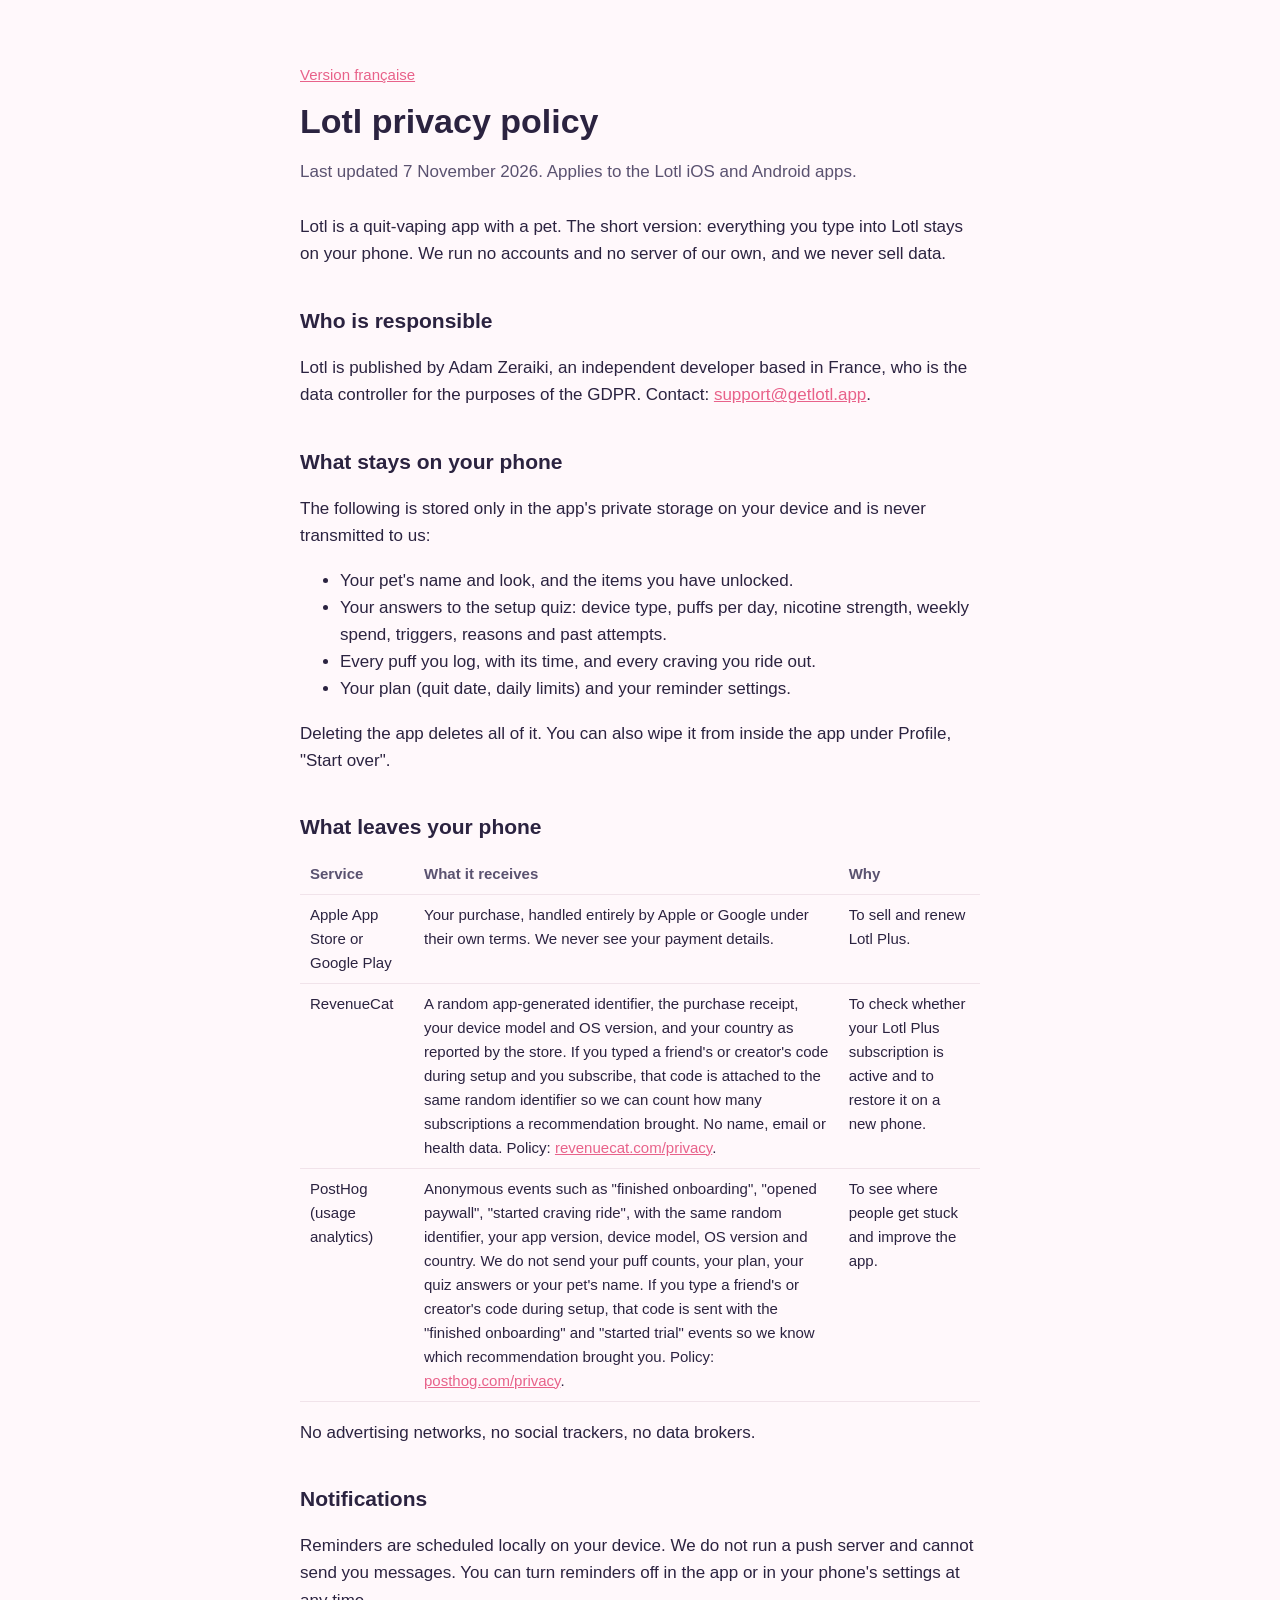
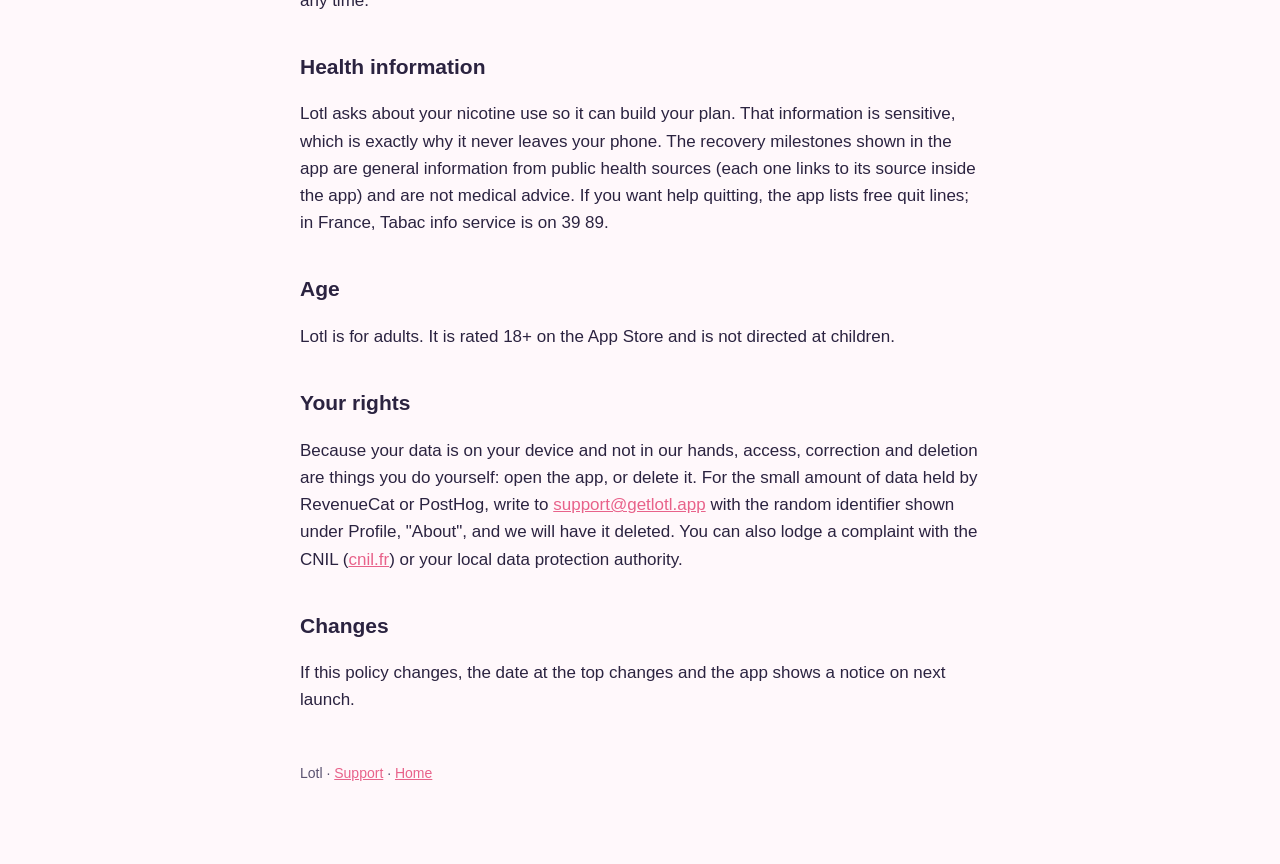
==== privacy.html @ adcc2e9e "Add site pages and custom domain" ====
<!doctype html>
<html lang="en">
<head>
<meta charset="utf-8">
<meta name="viewport" content="width=device-width, initial-scale=1">
<title>Lotl privacy policy</title>
<meta name="description" content="What Lotl stores, what leaves your phone, and your rights.">
<style>
  :root { --bg:#FFF8FB; --ink:#2B2340; --soft:#5A5270; --pink:#E8628A; --card:#FFFFFF; --line:#F1E3EA; }
  @media (prefers-color-scheme: dark) { :root { --bg:#17121F; --ink:#F4EEF6; --soft:#B9B0C6; --card:#211A2C; --line:#352B44; } }
  * { box-sizing: border-box; }
  body { margin:0; background:var(--bg); color:var(--ink); font: 17px/1.6 -apple-system, BlinkMacSystemFont, "Segoe UI", Roboto, sans-serif; }
  main { max-width: 720px; margin: 0 auto; padding: 48px 20px 80px; }
  h1 { font-size: 34px; line-height:1.15; margin: 0 0 6px; }
  h2 { font-size: 21px; margin: 36px 0 10px; }
  p, li { color: var(--ink); }
  .meta { color: var(--soft); margin-bottom: 28px; }
  .lang { font-size: 15px; color: var(--soft); }
  .lang a { color: var(--pink); }
  table { border-collapse: collapse; width:100%; font-size:15px; }
  td, th { text-align:left; vertical-align:top; padding: 8px 10px; border-bottom: 1px solid var(--line); }
  th { color: var(--soft); font-weight:600; }
  a { color: var(--pink); }
  footer { margin-top: 48px; color: var(--soft); font-size: 14px; }
</style>
</head>
<body>
<main>
  <p class="lang"><a href="/fr/privacy">Version française</a></p>
  <h1>Lotl privacy policy</h1>
  <p class="meta">Last updated 7 November 2026. Applies to the Lotl iOS and Android apps.</p>

  <p>Lotl is a quit-vaping app with a pet. The short version: everything you type into Lotl stays on your phone. We run no accounts and no server of our own, and we never sell data.</p>

  <h2>Who is responsible</h2>
  <p>Lotl is published by Adam Zeraiki, an independent developer based in France, who is the data controller for the purposes of the GDPR. Contact: <a href="mailto:support@getlotl.app">support@getlotl.app</a>.</p>

  <h2>What stays on your phone</h2>
  <p>The following is stored only in the app's private storage on your device and is never transmitted to us:</p>
  <ul>
    <li>Your pet's name and look, and the items you have unlocked.</li>
    <li>Your answers to the setup quiz: device type, puffs per day, nicotine strength, weekly spend, triggers, reasons and past attempts.</li>
    <li>Every puff you log, with its time, and every craving you ride out.</li>
    <li>Your plan (quit date, daily limits) and your reminder settings.</li>
  </ul>
  <p>Deleting the app deletes all of it. You can also wipe it from inside the app under Profile, "Start over".</p>

  <h2>What leaves your phone</h2>
  <table>
    <tr><th>Service</th><th>What it receives</th><th>Why</th></tr>
    <tr>
      <td>Apple App Store or Google Play</td>
      <td>Your purchase, handled entirely by Apple or Google under their own terms. We never see your payment details.</td>
      <td>To sell and renew Lotl Plus.</td>
    </tr>
    <tr>
      <td>RevenueCat</td>
      <td>A random app-generated identifier, the purchase receipt, your device model and OS version, and your country as reported by the store. If you typed a friend's or creator's code during setup and you subscribe, that code is attached to the same random identifier so we can count how many subscriptions a recommendation brought. No name, email or health data. Policy: <a href="https://www.revenuecat.com/privacy">revenuecat.com/privacy</a>.</td>
      <td>To check whether your Lotl Plus subscription is active and to restore it on a new phone.</td>
    </tr>
    <tr>
      <td>PostHog (usage analytics)</td>
      <td>Anonymous events such as "finished onboarding", "opened paywall", "started craving ride", with the same random identifier, your app version, device model, OS version and country. We do not send your puff counts, your plan, your quiz answers or your pet's name. If you type a friend's or creator's code during setup, that code is sent with the "finished onboarding" and "started trial" events so we know which recommendation brought you. Policy: <a href="https://posthog.com/privacy">posthog.com/privacy</a>.</td>
      <td>To see where people get stuck and improve the app.</td>
    </tr>
  </table>
  <p>No advertising networks, no social trackers, no data brokers.</p>

  <h2>Notifications</h2>
  <p>Reminders are scheduled locally on your device. We do not run a push server and cannot send you messages. You can turn reminders off in the app or in your phone's settings at any time.</p>

  <h2>Health information</h2>
  <p>Lotl asks about your nicotine use so it can build your plan. That information is sensitive, which is exactly why it never leaves your phone. The recovery milestones shown in the app are general information from public health sources (each one links to its source inside the app) and are not medical advice. If you want help quitting, the app lists free quit lines; in France, Tabac info service is on 39 89.</p>

  <h2>Age</h2>
  <p>Lotl is for adults. It is rated 18+ on the App Store and is not directed at children.</p>

  <h2>Your rights</h2>
  <p>Because your data is on your device and not in our hands, access, correction and deletion are things you do yourself: open the app, or delete it. For the small amount of data held by RevenueCat or PostHog, write to <a href="mailto:support@getlotl.app">support@getlotl.app</a> with the random identifier shown under Profile, "About", and we will have it deleted. You can also lodge a complaint with the CNIL (<a href="https://www.cnil.fr">cnil.fr</a>) or your local data protection authority.</p>

  <h2>Changes</h2>
  <p>If this policy changes, the date at the top changes and the app shows a notice on next launch.</p>

  <footer>Lotl · <a href="/support">Support</a> · <a href="/">Home</a></footer>
</main>
</body>
</html>
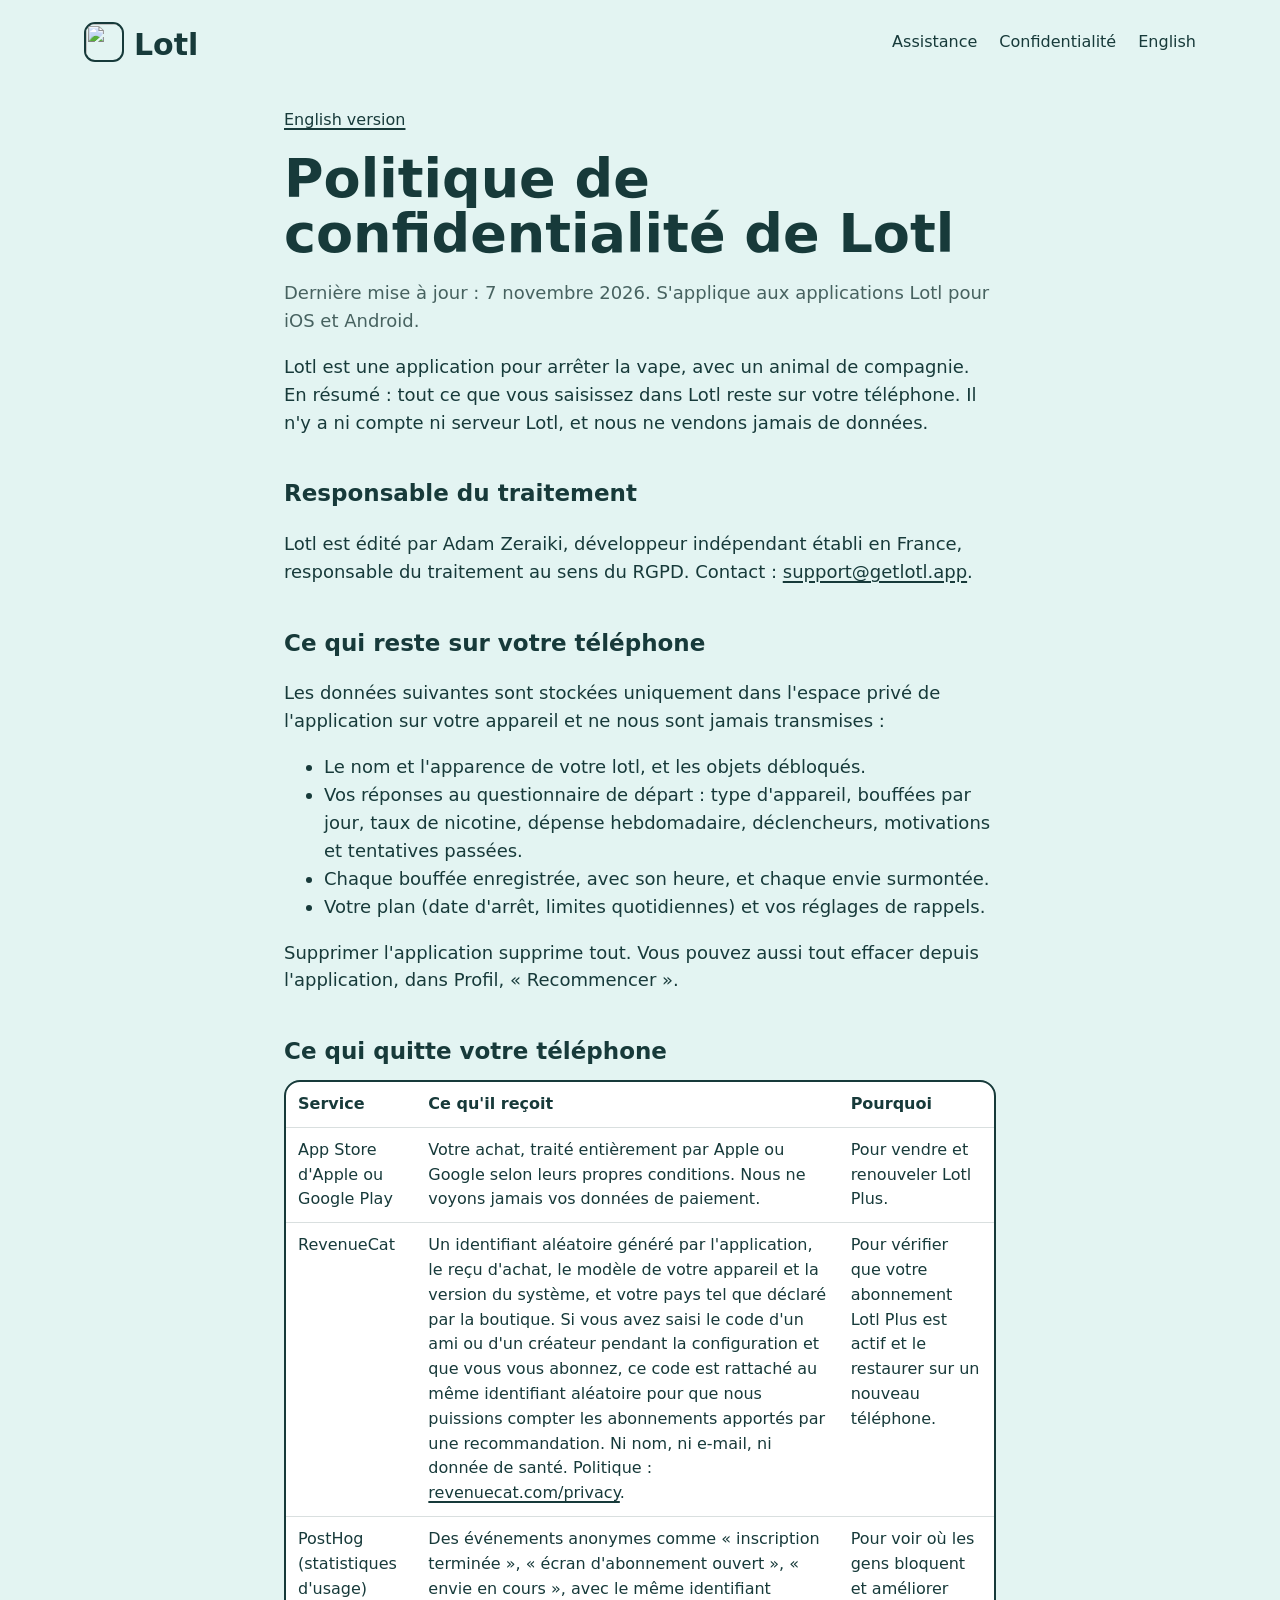
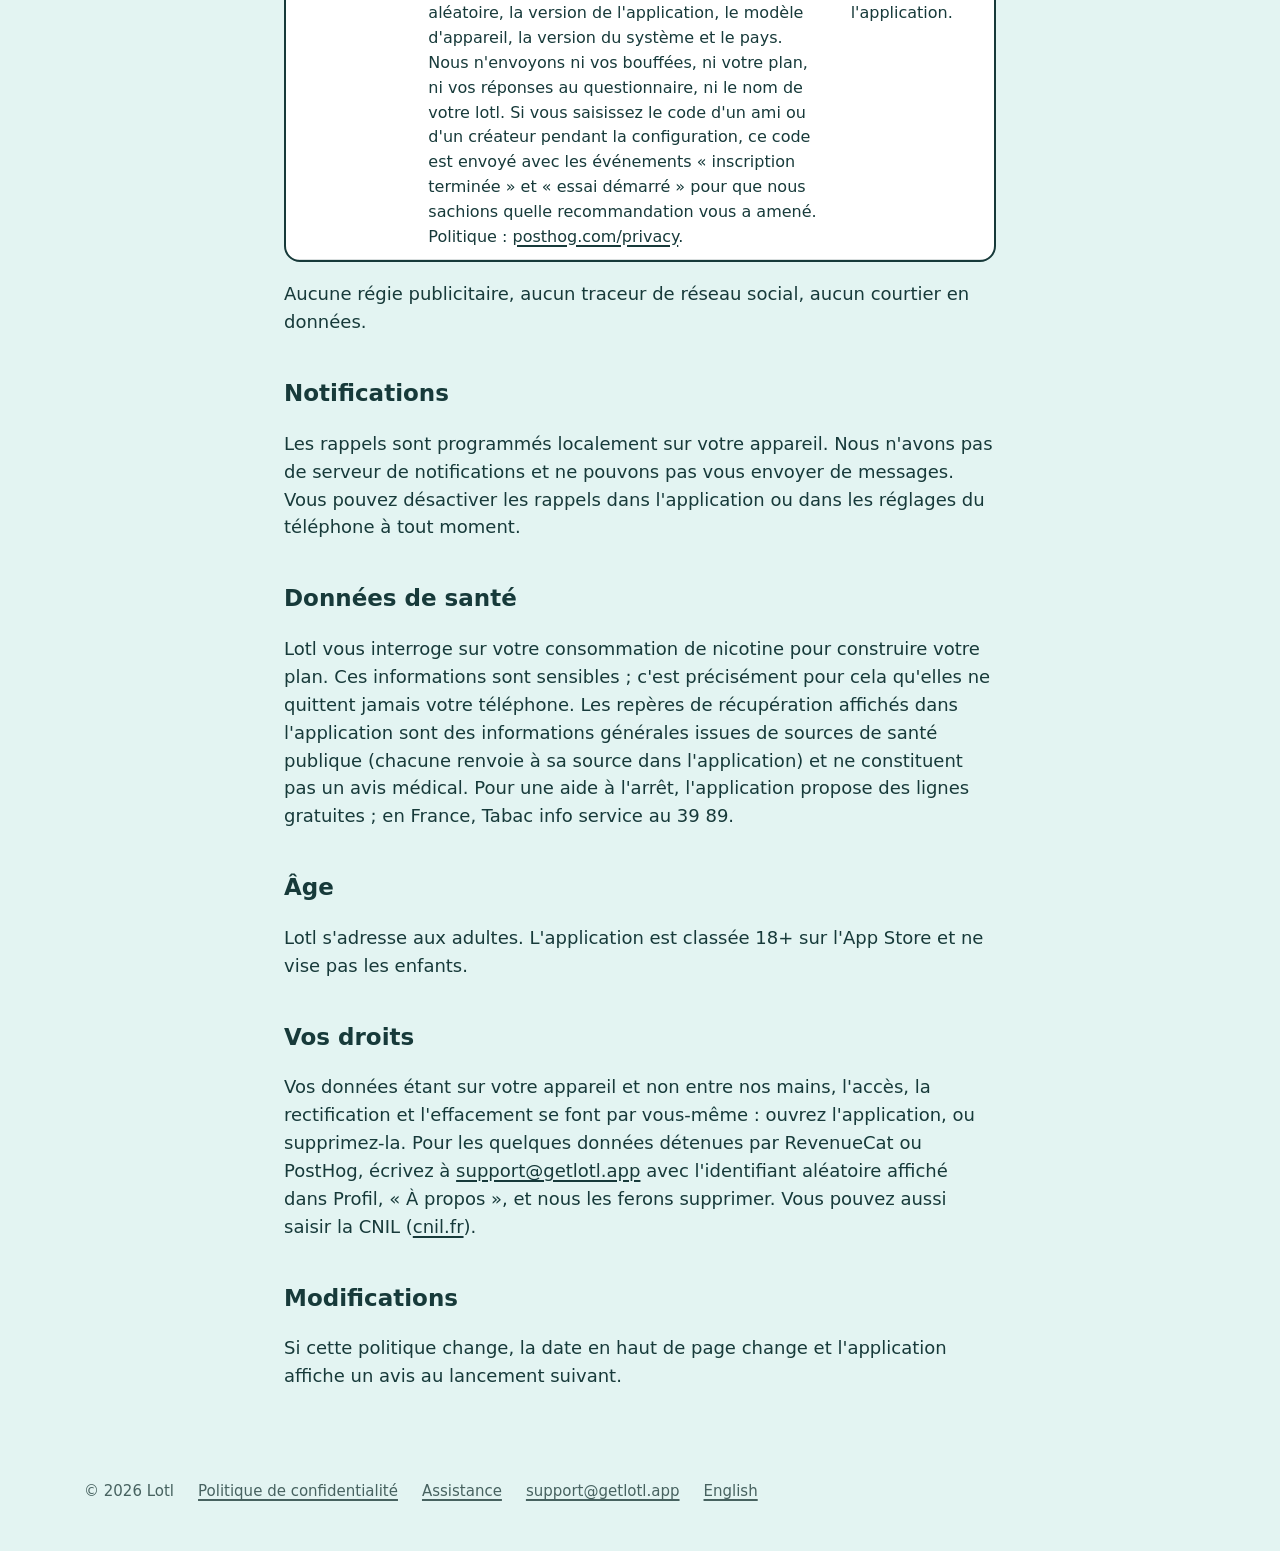
==== commit bc6377f0: "Redesign: live pond demo, French home, shared styles" ====
--- a/privacy.html
+++ b/privacy.html
@@ -1,87 +1,73 @@
 <!doctype html>
-<html lang="en">
+<html lang="fr">
 <head>
 <meta charset="utf-8">
 <meta name="viewport" content="width=device-width, initial-scale=1">
-<title>Lotl privacy policy</title>
-<meta name="description" content="What Lotl stores, what leaves your phone, and your rights.">
-<style>
-  :root { --bg:#FFF8FB; --ink:#2B2340; --soft:#5A5270; --pink:#E8628A; --card:#FFFFFF; --line:#F1E3EA; }
-  @media (prefers-color-scheme: dark) { :root { --bg:#17121F; --ink:#F4EEF6; --soft:#B9B0C6; --card:#211A2C; --line:#352B44; } }
-  * { box-sizing: border-box; }
-  body { margin:0; background:var(--bg); color:var(--ink); font: 17px/1.6 -apple-system, BlinkMacSystemFont, "Segoe UI", Roboto, sans-serif; }
-  main { max-width: 720px; margin: 0 auto; padding: 48px 20px 80px; }
-  h1 { font-size: 34px; line-height:1.15; margin: 0 0 6px; }
-  h2 { font-size: 21px; margin: 36px 0 10px; }
-  p, li { color: var(--ink); }
-  .meta { color: var(--soft); margin-bottom: 28px; }
-  .lang { font-size: 15px; color: var(--soft); }
-  .lang a { color: var(--pink); }
-  table { border-collapse: collapse; width:100%; font-size:15px; }
-  td, th { text-align:left; vertical-align:top; padding: 8px 10px; border-bottom: 1px solid var(--line); }
-  th { color: var(--soft); font-weight:600; }
-  a { color: var(--pink); }
-  footer { margin-top: 48px; color: var(--soft); font-size: 14px; }
-</style>
+<title>Politique de confidentialité de Lotl</title>
+<meta name="description" content="Ce que Lotl enregistre, ce qui quitte votre téléphone, et vos droits.">
+<link rel="icon" href="/favicon.png" type="image/png">
+<link rel="apple-touch-icon" href="/apple-touch-icon.png">
+<meta name="theme-color" content="#E3F4F2">
+<link rel="stylesheet" href="/site.css">
 </head>
 <body>
-<main>
-  <p class="lang"><a href="/fr/privacy">Version française</a></p>
-  <h1>Lotl privacy policy</h1>
-  <p class="meta">Last updated 7 November 2026. Applies to the Lotl iOS and Android apps.</p>
+<header class="top wrap"><a class="brand" href="/fr/" aria-label="Accueil Lotl"><img src="/img/icon-96.png" alt="" width="40" height="40"><span>Lotl</span></a><nav><a href="/fr/support">Assistance</a><a href="/fr/privacy" class="opt">Confidentialité</a><a href="/" lang="en" hreflang="en">English</a></nav></header>
+<main class="doc wrap">
+  <p class="lang"><a href="/privacy">English version</a></p>
+  <h1>Politique de confidentialité de Lotl</h1>
+  <p class="meta">Dernière mise à jour : 7 novembre 2026. S'applique aux applications Lotl pour iOS et Android.</p>
 
-  <p>Lotl is a quit-vaping app with a pet. The short version: everything you type into Lotl stays on your phone. We run no accounts and no server of our own, and we never sell data.</p>
+  <p>Lotl est une application pour arrêter la vape, avec un animal de compagnie. En résumé : tout ce que vous saisissez dans Lotl reste sur votre téléphone. Il n'y a ni compte ni serveur Lotl, et nous ne vendons jamais de données.</p>
 
-  <h2>Who is responsible</h2>
-  <p>Lotl is published by Adam Zeraiki, an independent developer based in France, who is the data controller for the purposes of the GDPR. Contact: <a href="mailto:support@getlotl.app">support@getlotl.app</a>.</p>
+  <h2>Responsable du traitement</h2>
+  <p>Lotl est édité par Adam Zeraiki, développeur indépendant établi en France, responsable du traitement au sens du RGPD. Contact : <a href="mailto:support@getlotl.app">support@getlotl.app</a>.</p>
 
-  <h2>What stays on your phone</h2>
-  <p>The following is stored only in the app's private storage on your device and is never transmitted to us:</p>
+  <h2>Ce qui reste sur votre téléphone</h2>
+  <p>Les données suivantes sont stockées uniquement dans l'espace privé de l'application sur votre appareil et ne nous sont jamais transmises :</p>
   <ul>
-    <li>Your pet's name and look, and the items you have unlocked.</li>
-    <li>Your answers to the setup quiz: device type, puffs per day, nicotine strength, weekly spend, triggers, reasons and past attempts.</li>
-    <li>Every puff you log, with its time, and every craving you ride out.</li>
-    <li>Your plan (quit date, daily limits) and your reminder settings.</li>
+    <li>Le nom et l'apparence de votre lotl, et les objets débloqués.</li>
+    <li>Vos réponses au questionnaire de départ : type d'appareil, bouffées par jour, taux de nicotine, dépense hebdomadaire, déclencheurs, motivations et tentatives passées.</li>
+    <li>Chaque bouffée enregistrée, avec son heure, et chaque envie surmontée.</li>
+    <li>Votre plan (date d'arrêt, limites quotidiennes) et vos réglages de rappels.</li>
   </ul>
-  <p>Deleting the app deletes all of it. You can also wipe it from inside the app under Profile, "Start over".</p>
+  <p>Supprimer l'application supprime tout. Vous pouvez aussi tout effacer depuis l'application, dans Profil, « Recommencer ».</p>
 
-  <h2>What leaves your phone</h2>
+  <h2>Ce qui quitte votre téléphone</h2>
   <table>
-    <tr><th>Service</th><th>What it receives</th><th>Why</th></tr>
+    <tr><th>Service</th><th>Ce qu'il reçoit</th><th>Pourquoi</th></tr>
     <tr>
-      <td>Apple App Store or Google Play</td>
-      <td>Your purchase, handled entirely by Apple or Google under their own terms. We never see your payment details.</td>
-      <td>To sell and renew Lotl Plus.</td>
+      <td>App Store d'Apple ou Google Play</td>
+      <td>Votre achat, traité entièrement par Apple ou Google selon leurs propres conditions. Nous ne voyons jamais vos données de paiement.</td>
+      <td>Pour vendre et renouveler Lotl Plus.</td>
     </tr>
     <tr>
       <td>RevenueCat</td>
-      <td>A random app-generated identifier, the purchase receipt, your device model and OS version, and your country as reported by the store. If you typed a friend's or creator's code during setup and you subscribe, that code is attached to the same random identifier so we can count how many subscriptions a recommendation brought. No name, email or health data. Policy: <a href="https://www.revenuecat.com/privacy">revenuecat.com/privacy</a>.</td>
-      <td>To check whether your Lotl Plus subscription is active and to restore it on a new phone.</td>
+      <td>Un identifiant aléatoire généré par l'application, le reçu d'achat, le modèle de votre appareil et la version du système, et votre pays tel que déclaré par la boutique. Si vous avez saisi le code d'un ami ou d'un créateur pendant la configuration et que vous vous abonnez, ce code est rattaché au même identifiant aléatoire pour que nous puissions compter les abonnements apportés par une recommandation. Ni nom, ni e-mail, ni donnée de santé. Politique : <a href="https://www.revenuecat.com/privacy">revenuecat.com/privacy</a>.</td>
+      <td>Pour vérifier que votre abonnement Lotl Plus est actif et le restaurer sur un nouveau téléphone.</td>
     </tr>
     <tr>
-      <td>PostHog (usage analytics)</td>
-      <td>Anonymous events such as "finished onboarding", "opened paywall", "started craving ride", with the same random identifier, your app version, device model, OS version and country. We do not send your puff counts, your plan, your quiz answers or your pet's name. If you type a friend's or creator's code during setup, that code is sent with the "finished onboarding" and "started trial" events so we know which recommendation brought you. Policy: <a href="https://posthog.com/privacy">posthog.com/privacy</a>.</td>
-      <td>To see where people get stuck and improve the app.</td>
+      <td>PostHog (statistiques d'usage)</td>
+      <td>Des événements anonymes comme « inscription terminée », « écran d'abonnement ouvert », « envie en cours », avec le même identifiant aléatoire, la version de l'application, le modèle d'appareil, la version du système et le pays. Nous n'envoyons ni vos bouffées, ni votre plan, ni vos réponses au questionnaire, ni le nom de votre lotl. Si vous saisissez le code d'un ami ou d'un créateur pendant la configuration, ce code est envoyé avec les événements « inscription terminée » et « essai démarré » pour que nous sachions quelle recommandation vous a amené. Politique : <a href="https://posthog.com/privacy">posthog.com/privacy</a>.</td>
+      <td>Pour voir où les gens bloquent et améliorer l'application.</td>
     </tr>
   </table>
-  <p>No advertising networks, no social trackers, no data brokers.</p>
+  <p>Aucune régie publicitaire, aucun traceur de réseau social, aucun courtier en données.</p>
 
   <h2>Notifications</h2>
-  <p>Reminders are scheduled locally on your device. We do not run a push server and cannot send you messages. You can turn reminders off in the app or in your phone's settings at any time.</p>
+  <p>Les rappels sont programmés localement sur votre appareil. Nous n'avons pas de serveur de notifications et ne pouvons pas vous envoyer de messages. Vous pouvez désactiver les rappels dans l'application ou dans les réglages du téléphone à tout moment.</p>
 
-  <h2>Health information</h2>
-  <p>Lotl asks about your nicotine use so it can build your plan. That information is sensitive, which is exactly why it never leaves your phone. The recovery milestones shown in the app are general information from public health sources (each one links to its source inside the app) and are not medical advice. If you want help quitting, the app lists free quit lines; in France, Tabac info service is on 39 89.</p>
+  <h2>Données de santé</h2>
+  <p>Lotl vous interroge sur votre consommation de nicotine pour construire votre plan. Ces informations sont sensibles ; c'est précisément pour cela qu'elles ne quittent jamais votre téléphone. Les repères de récupération affichés dans l'application sont des informations générales issues de sources de santé publique (chacune renvoie à sa source dans l'application) et ne constituent pas un avis médical. Pour une aide à l'arrêt, l'application propose des lignes gratuites ; en France, Tabac info service au 39 89.</p>
 
-  <h2>Age</h2>
-  <p>Lotl is for adults. It is rated 18+ on the App Store and is not directed at children.</p>
+  <h2>Âge</h2>
+  <p>Lotl s'adresse aux adultes. L'application est classée 18+ sur l'App Store et ne vise pas les enfants.</p>
 
-  <h2>Your rights</h2>
-  <p>Because your data is on your device and not in our hands, access, correction and deletion are things you do yourself: open the app, or delete it. For the small amount of data held by RevenueCat or PostHog, write to <a href="mailto:support@getlotl.app">support@getlotl.app</a> with the random identifier shown under Profile, "About", and we will have it deleted. You can also lodge a complaint with the CNIL (<a href="https://www.cnil.fr">cnil.fr</a>) or your local data protection authority.</p>
+  <h2>Vos droits</h2>
+  <p>Vos données étant sur votre appareil et non entre nos mains, l'accès, la rectification et l'effacement se font par vous-même : ouvrez l'application, ou supprimez-la. Pour les quelques données détenues par RevenueCat ou PostHog, écrivez à <a href="mailto:support@getlotl.app">support@getlotl.app</a> avec l'identifiant aléatoire affiché dans Profil, « À propos », et nous les ferons supprimer. Vous pouvez aussi saisir la CNIL (<a href="https://www.cnil.fr">cnil.fr</a>).</p>
 
-  <h2>Changes</h2>
-  <p>If this policy changes, the date at the top changes and the app shows a notice on next launch.</p>
-
-  <footer>Lotl · <a href="/support">Support</a> · <a href="/">Home</a></footer>
+  <h2>Modifications</h2>
+  <p>Si cette politique change, la date en haut de page change et l'application affiche un avis au lancement suivant.</p>
 </main>
+<footer class="foot wrap"><span>© 2026 Lotl</span><a href="/fr/privacy">Politique de confidentialité</a><a href="/fr/support">Assistance</a><a href="mailto:support@getlotl.app">support@getlotl.app</a><a href="/">English</a></footer>
 </body>
 </html>
--- a/site.css
+++ b/site.css
@@ -0,0 +1,153 @@
+/* Lotl site. Fonts are self-hosted (SIL Open Font License): Gluten for display, Figtree for text. */
+@font-face { font-family: "Gluten"; font-weight: 700; font-display: swap; src: url(/fonts/gluten-latin-700-normal.woff2) format("woff2"); }
+@font-face { font-family: "Figtree"; font-weight: 400; font-display: swap; src: url(/fonts/figtree-latin-400-normal.woff2) format("woff2"); }
+@font-face { font-family: "Figtree"; font-weight: 700; font-display: swap; src: url(/fonts/figtree-latin-700-normal.woff2) format("woff2"); }
+
+:root {
+  color-scheme: light;
+  --ink: #173A3A;        /* deep pond, all text and outlines */
+  --ink-soft: #476260;
+  --coral: #C93D64;      /* the gills, the one action colour */
+  --coral-press: #B1325A;
+  --teal: #2E8C8A;       /* focus and links on dark */
+  --paper: #FFFFFF;
+  --page: #E3F4F2;       /* clear water; the home page murks this as the pond does */
+  --line: rgba(23, 58, 58, 0.16);
+  --display: "Gluten", "Figtree", ui-rounded, system-ui, sans-serif;
+  --text: "Figtree", system-ui, -apple-system, "Segoe UI", sans-serif;
+}
+
+* { box-sizing: border-box; }
+html { -webkit-text-size-adjust: 100%; }
+body {
+  margin: 0; background: var(--page); color: var(--ink);
+  font: 18px/1.55 var(--text);
+  transition: background-color 600ms ease;
+}
+img { max-width: 100%; height: auto; display: block; }
+a { color: var(--ink); text-decoration-thickness: 2px; text-underline-offset: 3px; }
+a:hover { color: var(--coral); }
+:focus-visible { outline: 3px solid var(--teal); outline-offset: 3px; border-radius: 6px; }
+.sr { position: absolute; width: 1px; height: 1px; overflow: hidden; clip: rect(0 0 0 0); white-space: nowrap; }
+.wrap { max-width: 1160px; margin: 0 auto; padding: 0 24px; }
+
+/* Header and footer, shared by every page */
+.top { display: flex; align-items: center; justify-content: space-between; gap: 16px; padding-top: 22px; padding-bottom: 22px; }
+.brand { display: inline-flex; align-items: center; gap: 10px; text-decoration: none; }
+.brand img { width: 40px; height: 40px; border-radius: 11px; border: 2px solid var(--ink); }
+.brand span { font: 700 30px/1 var(--display); padding-top: 6px; }
+.top nav { display: flex; gap: 22px; font-size: 16px; }
+.top nav a { text-decoration: none; }
+.top nav a:hover { text-decoration: underline; }
+.foot { display: flex; flex-wrap: wrap; gap: 10px 24px; padding-top: 32px; padding-bottom: 48px; font-size: 15px; color: var(--ink-soft); }
+.foot a { color: var(--ink-soft); }
+
+/* Sticker objects: the outline and offset shadow echo the art's thick ink lines */
+.sticker { border: 3px solid var(--ink); border-radius: 28px; box-shadow: 8px 8px 0 var(--ink); overflow: hidden; background: var(--paper); }
+
+/* Home: hero */
+.hero { display: grid; grid-template-columns: 1fr 1fr; gap: 56px; align-items: center; padding-top: 24px; padding-bottom: 72px; }
+.hero h1 { font: 700 clamp(44px, 5.3vw, 68px)/1.0 var(--display); letter-spacing: -0.01em; margin: 0 0 22px; }
+.lede { font-size: 20px; max-width: 34ch; margin: 0 0 28px; }
+.note { font-size: 15px; color: var(--ink-soft); margin: 12px 0 0; max-width: 40ch; }
+
+.signup { display: flex; flex-wrap: wrap; gap: 12px; max-width: 470px; }
+.signup input {
+  flex: 1 1 220px; min-width: 0; padding: 14px 18px; font: 18px var(--text); color: var(--ink);
+  background: var(--paper); border: 2.5px solid var(--ink); border-radius: 16px;
+}
+.signup input::placeholder { color: #7C908E; }
+.signup button {
+  padding: 14px 22px; font: 700 18px var(--text); color: #fff; background: var(--coral);
+  border: 2.5px solid var(--ink); border-radius: 16px; box-shadow: 4px 4px 0 var(--ink); cursor: pointer;
+  transition: transform 80ms ease, box-shadow 80ms ease, background-color 120ms ease;
+}
+.signup button:hover { background: var(--coral-press); }
+.signup button:active { transform: translate(3px, 3px); box-shadow: 1px 1px 0 var(--ink); }
+
+/* Home: the pond demo */
+.pond { position: relative; aspect-ratio: 1080 / 870; background: #9fd9ee; }
+.pond img { position: absolute; inset: 0; width: 100%; height: 100%; object-fit: cover; opacity: 0; transition: opacity 380ms ease; }
+.pond img.on { opacity: 1; }
+.dial { margin-top: 26px; }
+.dial label { display: block; font-weight: 700; font-size: 17px; margin-bottom: 10px; }
+.dial input[type=range] {
+  -webkit-appearance: none; appearance: none; width: 100%; height: 14px; margin: 8px 0; border-radius: 99px;
+  border: 2.5px solid var(--ink); cursor: pointer;
+  background: linear-gradient(90deg, #7FD3D6 0%, #8FCFC4 20%, #A9C9AE 40%, #9DB36F 60%, #8C9A5B 80%, #8A8E79 100%);
+}
+.dial input[type=range]::-webkit-slider-thumb { -webkit-appearance: none; width: 34px; height: 34px; border-radius: 50%; background: var(--paper); border: 3px solid var(--ink); box-shadow: 3px 3px 0 var(--ink); }
+.dial input[type=range]::-moz-range-thumb { width: 28px; height: 28px; border-radius: 50%; background: var(--paper); border: 3px solid var(--ink); box-shadow: 3px 3px 0 var(--ink); }
+.stages { display: grid; grid-template-columns: repeat(6, 1fr); margin: 6px 0 0; padding: 0; list-style: none; }
+.stages button {
+  width: 100%; padding: 6px 2px; background: none; border: 0; font: 15px var(--text); color: var(--ink-soft); cursor: pointer; text-align: center;
+}
+.stages li:first-child button { text-align: left; }
+.stages li:last-child button { text-align: right; }
+.stages button[aria-pressed=true] { color: var(--ink); font-weight: 700; }
+.caption { min-height: 3.2em; margin: 12px 0 0; font-size: 18px; }
+.caption b { font-weight: 700; }
+html:not(.js) .dial { display: none; }
+
+/* Home: what you do each day */
+.day { padding-top: 24px; padding-bottom: 80px; }
+.day h2, .safe h2, .cta h2 { font: 700 clamp(34px, 4vw, 46px)/1.05 var(--display); margin: 0 0 28px; }
+.day ul { display: grid; grid-template-columns: repeat(3, 1fr); gap: 40px; margin: 0; padding: 28px 0 0; list-style: none; border-top: 3px solid var(--ink); }
+.day h3 { font-size: 21px; margin: 0 0 8px; }
+.day p { margin: 0; max-width: 32ch; }
+.day .source { font-size: 14px; color: var(--ink-soft); margin: 36px 0 0; max-width: none; }
+
+/* Home: nobody dies */
+.safe { display: grid; grid-template-columns: 4fr 6fr; gap: 64px; align-items: center; padding-top: 16px; padding-bottom: 96px; }
+.safe .sticker { max-width: 380px; }
+.safe p { max-width: 46ch; margin: 0 0 14px; font-size: 19px; }
+
+/* Home: closing call to action on deep water */
+.cta { background: var(--ink); color: #fff; }
+.cta .wrap { display: grid; grid-template-columns: 1fr 280px; gap: 48px; align-items: center; padding-top: 72px; padding-bottom: 80px; }
+.cta .sticker { border-color: #fff; box-shadow: 8px 8px 0 var(--teal); transform: rotate(2deg); }
+.cta h2 { color: #fff; max-width: 16ch; }
+.cta .note { color: #BFD3D1; }
+.cta :focus-visible { outline-color: #8FE0DD; }
+
+/* Legal and support pages */
+.doc { max-width: 760px; padding-top: 24px; padding-bottom: 40px; }
+.doc h1 { font: 700 clamp(38px, 5vw, 54px)/1.02 var(--display); margin: 0 0 10px; }
+.doc h2 { font-size: 23px; margin: 40px 0 10px; }
+.doc .meta, .doc .lang { color: var(--ink-soft); }
+.doc .lang { font-size: 16px; margin: 0 0 18px; }
+.doc table { border-collapse: collapse; width: 100%; font-size: 16px; background: var(--paper); border: 2.5px solid var(--ink); border-radius: 16px; overflow: hidden; display: block; overflow-x: auto; }
+.doc td, .doc th { text-align: left; vertical-align: top; padding: 10px 12px; border-bottom: 1px solid var(--line); }
+.doc th { font-weight: 700; }
+.doc details { background: var(--paper); border: 2.5px solid var(--ink); border-radius: 16px; padding: 12px 16px; margin: 10px 0; }
+.doc summary { font-weight: 700; cursor: pointer; }
+.doc details p { margin: 10px 0 2px; }
+
+@media (max-width: 900px) {
+  .hero { grid-template-columns: 1fr; gap: 28px; padding-bottom: 56px; }
+  .hero .copy { display: contents; }
+  .hero h1 { order: 1; margin-bottom: 0; }
+  .hero .demo { order: 2; }
+  .hero .after { order: 3; }
+  .day ul { grid-template-columns: 1fr; gap: 26px; }
+  .safe { grid-template-columns: 1fr; gap: 32px; padding-bottom: 72px; }
+  .safe .sticker { max-width: 300px; }
+  .cta .wrap { grid-template-columns: 1fr; gap: 36px; }
+  .cta .sticker { max-width: 220px; order: -1; }
+}
+@media (max-width: 520px) {
+  body { font-size: 17px; }
+  .wrap { padding-left: 18px; padding-right: 18px; }
+  .stages { display: none; }
+  .top { padding-top: 16px; padding-bottom: 16px; }
+  .top nav .opt { display: none; }
+  .top nav { gap: 14px; font-size: 15px; }
+  .brand span { font-size: 26px; }
+  .sticker { border-radius: 22px; box-shadow: 6px 6px 0 var(--ink); }
+  .lede { font-size: 18px; }
+}
+@media (prefers-reduced-motion: reduce) {
+  body, .pond img, .signup button { transition: none; }
+}
+.doc .btn { display: inline-block; margin-top: 8px; padding: 12px 20px; color: #fff; background: var(--coral); border: 2.5px solid var(--ink); border-radius: 16px; box-shadow: 4px 4px 0 var(--ink); font-weight: 700; text-decoration: none; }
+.doc .btn:hover { background: var(--coral-press); color: #fff; }
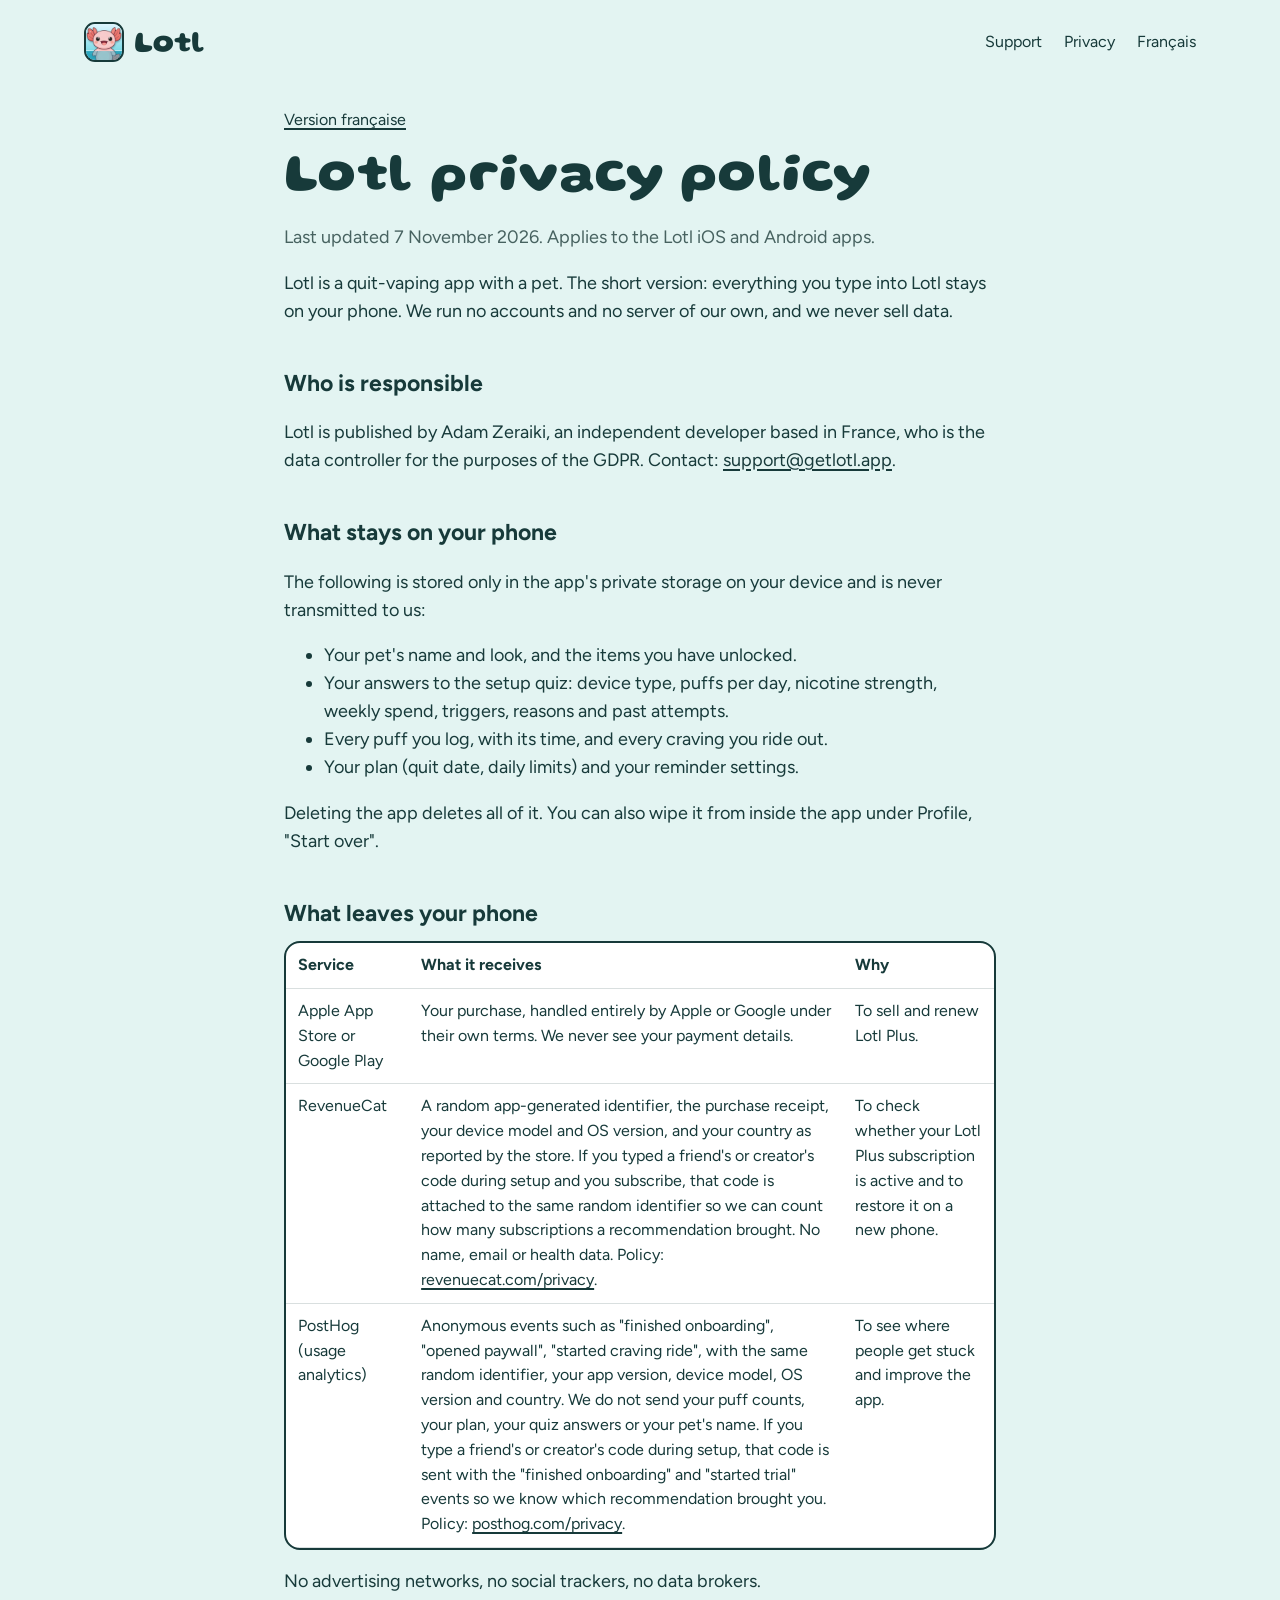
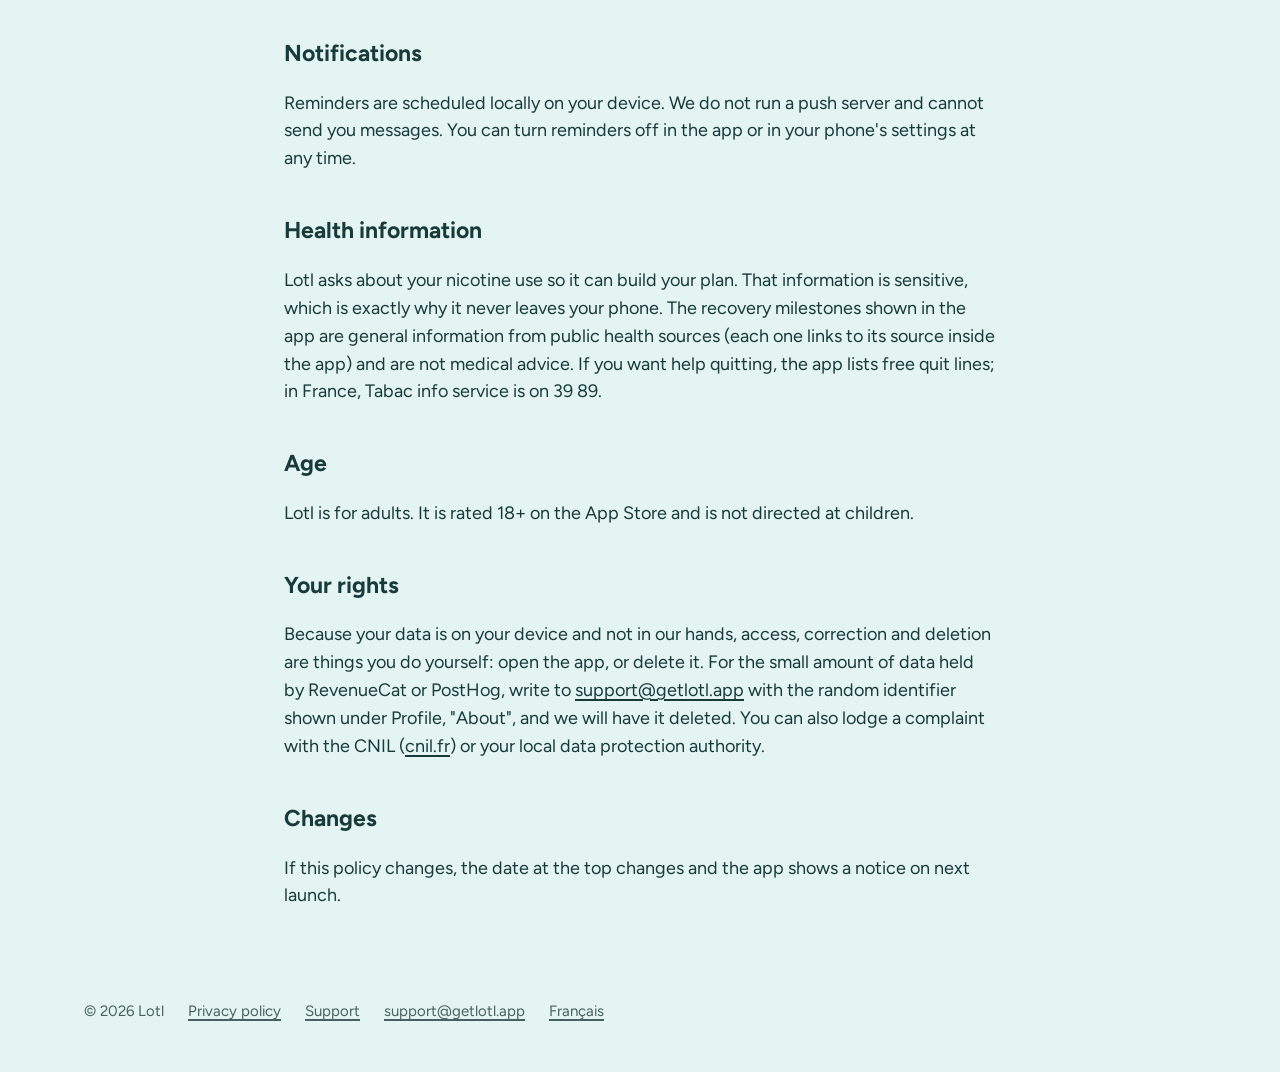
==== commit 188e7911: "English pages and flat asset paths" ====
--- a/privacy.html
+++ b/privacy.html
@@ -1,73 +1,73 @@
 <!doctype html>
-<html lang="fr">
+<html lang="en">
 <head>
 <meta charset="utf-8">
 <meta name="viewport" content="width=device-width, initial-scale=1">
-<title>Politique de confidentialité de Lotl</title>
-<meta name="description" content="Ce que Lotl enregistre, ce qui quitte votre téléphone, et vos droits.">
+<title>Lotl privacy policy</title>
+<meta name="description" content="What Lotl stores, what leaves your phone, and your rights.">
 <link rel="icon" href="/favicon.png" type="image/png">
 <link rel="apple-touch-icon" href="/apple-touch-icon.png">
 <meta name="theme-color" content="#E3F4F2">
 <link rel="stylesheet" href="/site.css">
 </head>
 <body>
-<header class="top wrap"><a class="brand" href="/fr/" aria-label="Accueil Lotl"><img src="/img/icon-96.png" alt="" width="40" height="40"><span>Lotl</span></a><nav><a href="/fr/support">Assistance</a><a href="/fr/privacy" class="opt">Confidentialité</a><a href="/" lang="en" hreflang="en">English</a></nav></header>
+<header class="top wrap"><a class="brand" href="/" aria-label="Lotl home"><img src="/icon-96.png" alt="" width="40" height="40"><span>Lotl</span></a><nav><a href="/support">Support</a><a href="/privacy" class="opt">Privacy</a><a href="/fr/" lang="fr" hreflang="fr">Français</a></nav></header>
 <main class="doc wrap">
-  <p class="lang"><a href="/privacy">English version</a></p>
-  <h1>Politique de confidentialité de Lotl</h1>
-  <p class="meta">Dernière mise à jour : 7 novembre 2026. S'applique aux applications Lotl pour iOS et Android.</p>
+  <p class="lang"><a href="/fr/privacy">Version française</a></p>
+  <h1>Lotl privacy policy</h1>
+  <p class="meta">Last updated 7 November 2026. Applies to the Lotl iOS and Android apps.</p>
 
-  <p>Lotl est une application pour arrêter la vape, avec un animal de compagnie. En résumé : tout ce que vous saisissez dans Lotl reste sur votre téléphone. Il n'y a ni compte ni serveur Lotl, et nous ne vendons jamais de données.</p>
+  <p>Lotl is a quit-vaping app with a pet. The short version: everything you type into Lotl stays on your phone. We run no accounts and no server of our own, and we never sell data.</p>
 
-  <h2>Responsable du traitement</h2>
-  <p>Lotl est édité par Adam Zeraiki, développeur indépendant établi en France, responsable du traitement au sens du RGPD. Contact : <a href="mailto:support@getlotl.app">support@getlotl.app</a>.</p>
+  <h2>Who is responsible</h2>
+  <p>Lotl is published by Adam Zeraiki, an independent developer based in France, who is the data controller for the purposes of the GDPR. Contact: <a href="mailto:support@getlotl.app">support@getlotl.app</a>.</p>
 
-  <h2>Ce qui reste sur votre téléphone</h2>
-  <p>Les données suivantes sont stockées uniquement dans l'espace privé de l'application sur votre appareil et ne nous sont jamais transmises :</p>
+  <h2>What stays on your phone</h2>
+  <p>The following is stored only in the app's private storage on your device and is never transmitted to us:</p>
   <ul>
-    <li>Le nom et l'apparence de votre lotl, et les objets débloqués.</li>
-    <li>Vos réponses au questionnaire de départ : type d'appareil, bouffées par jour, taux de nicotine, dépense hebdomadaire, déclencheurs, motivations et tentatives passées.</li>
-    <li>Chaque bouffée enregistrée, avec son heure, et chaque envie surmontée.</li>
-    <li>Votre plan (date d'arrêt, limites quotidiennes) et vos réglages de rappels.</li>
+    <li>Your pet's name and look, and the items you have unlocked.</li>
+    <li>Your answers to the setup quiz: device type, puffs per day, nicotine strength, weekly spend, triggers, reasons and past attempts.</li>
+    <li>Every puff you log, with its time, and every craving you ride out.</li>
+    <li>Your plan (quit date, daily limits) and your reminder settings.</li>
   </ul>
-  <p>Supprimer l'application supprime tout. Vous pouvez aussi tout effacer depuis l'application, dans Profil, « Recommencer ».</p>
+  <p>Deleting the app deletes all of it. You can also wipe it from inside the app under Profile, "Start over".</p>
 
-  <h2>Ce qui quitte votre téléphone</h2>
+  <h2>What leaves your phone</h2>
   <table>
-    <tr><th>Service</th><th>Ce qu'il reçoit</th><th>Pourquoi</th></tr>
+    <tr><th>Service</th><th>What it receives</th><th>Why</th></tr>
     <tr>
-      <td>App Store d'Apple ou Google Play</td>
-      <td>Votre achat, traité entièrement par Apple ou Google selon leurs propres conditions. Nous ne voyons jamais vos données de paiement.</td>
-      <td>Pour vendre et renouveler Lotl Plus.</td>
+      <td>Apple App Store or Google Play</td>
+      <td>Your purchase, handled entirely by Apple or Google under their own terms. We never see your payment details.</td>
+      <td>To sell and renew Lotl Plus.</td>
     </tr>
     <tr>
       <td>RevenueCat</td>
-      <td>Un identifiant aléatoire généré par l'application, le reçu d'achat, le modèle de votre appareil et la version du système, et votre pays tel que déclaré par la boutique. Si vous avez saisi le code d'un ami ou d'un créateur pendant la configuration et que vous vous abonnez, ce code est rattaché au même identifiant aléatoire pour que nous puissions compter les abonnements apportés par une recommandation. Ni nom, ni e-mail, ni donnée de santé. Politique : <a href="https://www.revenuecat.com/privacy">revenuecat.com/privacy</a>.</td>
-      <td>Pour vérifier que votre abonnement Lotl Plus est actif et le restaurer sur un nouveau téléphone.</td>
+      <td>A random app-generated identifier, the purchase receipt, your device model and OS version, and your country as reported by the store. If you typed a friend's or creator's code during setup and you subscribe, that code is attached to the same random identifier so we can count how many subscriptions a recommendation brought. No name, email or health data. Policy: <a href="https://www.revenuecat.com/privacy">revenuecat.com/privacy</a>.</td>
+      <td>To check whether your Lotl Plus subscription is active and to restore it on a new phone.</td>
     </tr>
     <tr>
-      <td>PostHog (statistiques d'usage)</td>
-      <td>Des événements anonymes comme « inscription terminée », « écran d'abonnement ouvert », « envie en cours », avec le même identifiant aléatoire, la version de l'application, le modèle d'appareil, la version du système et le pays. Nous n'envoyons ni vos bouffées, ni votre plan, ni vos réponses au questionnaire, ni le nom de votre lotl. Si vous saisissez le code d'un ami ou d'un créateur pendant la configuration, ce code est envoyé avec les événements « inscription terminée » et « essai démarré » pour que nous sachions quelle recommandation vous a amené. Politique : <a href="https://posthog.com/privacy">posthog.com/privacy</a>.</td>
-      <td>Pour voir où les gens bloquent et améliorer l'application.</td>
+      <td>PostHog (usage analytics)</td>
+      <td>Anonymous events such as "finished onboarding", "opened paywall", "started craving ride", with the same random identifier, your app version, device model, OS version and country. We do not send your puff counts, your plan, your quiz answers or your pet's name. If you type a friend's or creator's code during setup, that code is sent with the "finished onboarding" and "started trial" events so we know which recommendation brought you. Policy: <a href="https://posthog.com/privacy">posthog.com/privacy</a>.</td>
+      <td>To see where people get stuck and improve the app.</td>
     </tr>
   </table>
-  <p>Aucune régie publicitaire, aucun traceur de réseau social, aucun courtier en données.</p>
+  <p>No advertising networks, no social trackers, no data brokers.</p>
 
   <h2>Notifications</h2>
-  <p>Les rappels sont programmés localement sur votre appareil. Nous n'avons pas de serveur de notifications et ne pouvons pas vous envoyer de messages. Vous pouvez désactiver les rappels dans l'application ou dans les réglages du téléphone à tout moment.</p>
+  <p>Reminders are scheduled locally on your device. We do not run a push server and cannot send you messages. You can turn reminders off in the app or in your phone's settings at any time.</p>
 
-  <h2>Données de santé</h2>
-  <p>Lotl vous interroge sur votre consommation de nicotine pour construire votre plan. Ces informations sont sensibles ; c'est précisément pour cela qu'elles ne quittent jamais votre téléphone. Les repères de récupération affichés dans l'application sont des informations générales issues de sources de santé publique (chacune renvoie à sa source dans l'application) et ne constituent pas un avis médical. Pour une aide à l'arrêt, l'application propose des lignes gratuites ; en France, Tabac info service au 39 89.</p>
+  <h2>Health information</h2>
+  <p>Lotl asks about your nicotine use so it can build your plan. That information is sensitive, which is exactly why it never leaves your phone. The recovery milestones shown in the app are general information from public health sources (each one links to its source inside the app) and are not medical advice. If you want help quitting, the app lists free quit lines; in France, Tabac info service is on 39 89.</p>
 
-  <h2>Âge</h2>
-  <p>Lotl s'adresse aux adultes. L'application est classée 18+ sur l'App Store et ne vise pas les enfants.</p>
+  <h2>Age</h2>
+  <p>Lotl is for adults. It is rated 18+ on the App Store and is not directed at children.</p>
 
-  <h2>Vos droits</h2>
-  <p>Vos données étant sur votre appareil et non entre nos mains, l'accès, la rectification et l'effacement se font par vous-même : ouvrez l'application, ou supprimez-la. Pour les quelques données détenues par RevenueCat ou PostHog, écrivez à <a href="mailto:support@getlotl.app">support@getlotl.app</a> avec l'identifiant aléatoire affiché dans Profil, « À propos », et nous les ferons supprimer. Vous pouvez aussi saisir la CNIL (<a href="https://www.cnil.fr">cnil.fr</a>).</p>
+  <h2>Your rights</h2>
+  <p>Because your data is on your device and not in our hands, access, correction and deletion are things you do yourself: open the app, or delete it. For the small amount of data held by RevenueCat or PostHog, write to <a href="mailto:support@getlotl.app">support@getlotl.app</a> with the random identifier shown under Profile, "About", and we will have it deleted. You can also lodge a complaint with the CNIL (<a href="https://www.cnil.fr">cnil.fr</a>) or your local data protection authority.</p>
 
-  <h2>Modifications</h2>
-  <p>Si cette politique change, la date en haut de page change et l'application affiche un avis au lancement suivant.</p>
+  <h2>Changes</h2>
+  <p>If this policy changes, the date at the top changes and the app shows a notice on next launch.</p>
 </main>
-<footer class="foot wrap"><span>© 2026 Lotl</span><a href="/fr/privacy">Politique de confidentialité</a><a href="/fr/support">Assistance</a><a href="mailto:support@getlotl.app">support@getlotl.app</a><a href="/">English</a></footer>
+<footer class="foot wrap"><span>© 2026 Lotl</span><a href="/privacy">Privacy policy</a><a href="/support">Support</a><a href="mailto:support@getlotl.app">support@getlotl.app</a><a href="/fr/">Français</a></footer>
 </body>
 </html>
--- a/site.css
+++ b/site.css
@@ -1,7 +1,7 @@
 /* Lotl site. Fonts are self-hosted (SIL Open Font License): Gluten for display, Figtree for text. */
-@font-face { font-family: "Gluten"; font-weight: 700; font-display: swap; src: url(/fonts/gluten-latin-700-normal.woff2) format("woff2"); }
-@font-face { font-family: "Figtree"; font-weight: 400; font-display: swap; src: url(/fonts/figtree-latin-400-normal.woff2) format("woff2"); }
-@font-face { font-family: "Figtree"; font-weight: 700; font-display: swap; src: url(/fonts/figtree-latin-700-normal.woff2) format("woff2"); }
+@font-face { font-family: "Gluten"; font-weight: 700; font-display: swap; src: url(/gluten-latin-700-normal.woff2) format("woff2"); }
+@font-face { font-family: "Figtree"; font-weight: 400; font-display: swap; src: url(/figtree-latin-400-normal.woff2) format("woff2"); }
+@font-face { font-family: "Figtree"; font-weight: 700; font-display: swap; src: url(/figtree-latin-700-normal.woff2) format("woff2"); }
 
 :root {
   color-scheme: light;
